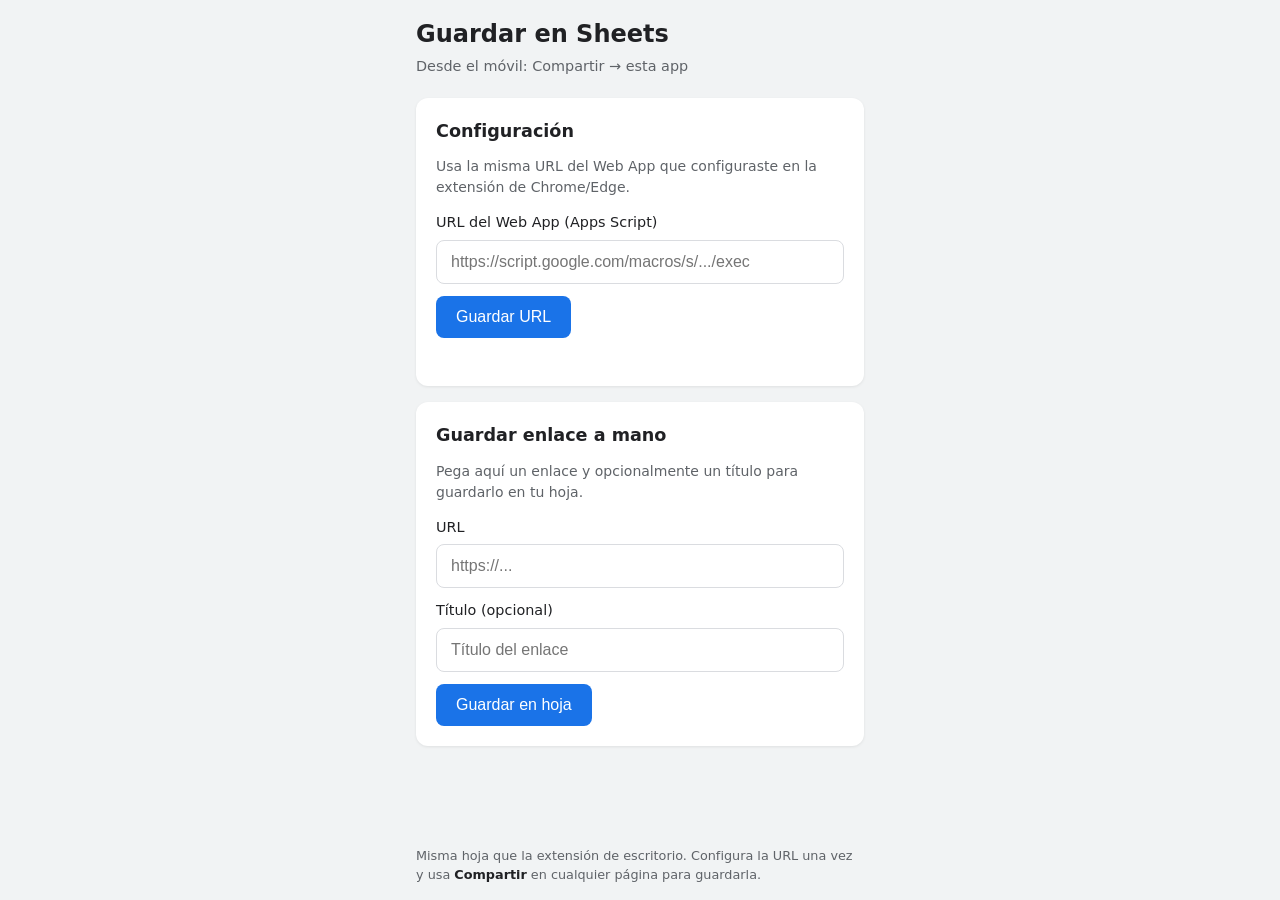
==== web/index.html @ 86d74675 "commit first" ====
<!DOCTYPE html>
<html lang="es">
<head>
  <meta charset="UTF-8">
  <meta name="viewport" content="width=device-width, initial-scale=1.0, viewport-fit=cover">
  <meta name="theme-color" content="#1a73e8">
  <meta name="description" content="Guarda enlaces en tu hoja de Google Sheets desde el móvil usando Compartir">
  <title>Guardar en Sheets</title>
  <link rel="manifest" href="./manifest.json">
  <link rel="stylesheet" href="./styles.css">
</head>
<body>
  <div class="app">
    <header class="header">
      <h1>Guardar en Sheets</h1>
      <p class="subtitle">Desde el móvil: Compartir → esta app</p>
    </header>

    <main>
      <section id="configSection" class="card">
        <h2>Configuración</h2>
        <p class="hint">Usa la misma URL del Web App que configuraste en la extensión de Chrome/Edge.</p>
        <label for="scriptUrl">URL del Web App (Apps Script)</label>
        <input type="url" id="scriptUrl" placeholder="https://script.google.com/macros/s/.../exec" autocomplete="off">
        <button type="button" id="saveConfigBtn">Guardar URL</button>
        <p id="configSaved" class="saved-msg" aria-live="polite"></p>
      </section>

      <section id="resultSection" class="card result-card" hidden>
        <p id="resultMessage" class="result-msg"></p>
      </section>

      <section class="card">
        <h2>Guardar enlace a mano</h2>
        <p class="hint">Pega aquí un enlace y opcionalmente un título para guardarlo en tu hoja.</p>
        <label for="manualUrl">URL</label>
        <input type="url" id="manualUrl" placeholder="https://..." autocomplete="off">
        <label for="manualTitle">Título (opcional)</label>
        <input type="text" id="manualTitle" placeholder="Título del enlace" autocomplete="off">
        <button type="button" id="manualSaveBtn">Guardar en hoja</button>
      </section>
    </main>

    <footer class="footer">
      <p>Misma hoja que la extensión de escritorio. Configura la URL una vez y usa <strong>Compartir</strong> en cualquier página para guardarla.</p>
    </footer>
  </div>
  <script src="./app.js"></script>
</body>
</html>
---- web/styles.css ----
*,
*::before,
*::after {
  box-sizing: border-box;
}

body {
  margin: 0;
  padding: 0;
  font-family: system-ui, -apple-system, BlinkMacSystemFont, 'Segoe UI', Roboto, sans-serif;
  font-size: 16px;
  line-height: 1.5;
  color: #202124;
  background: #f1f3f4;
  min-height: 100vh;
  -webkit-tap-highlight-color: transparent;
}

.app {
  max-width: 480px;
  margin: 0 auto;
  padding: 16px;
  min-height: 100vh;
  display: flex;
  flex-direction: column;
}

.header {
  margin-bottom: 20px;
}

.header h1 {
  margin: 0 0 4px 0;
  font-size: 1.5rem;
  font-weight: 600;
}

.subtitle {
  margin: 0;
  font-size: 0.9rem;
  color: #5f6368;
}

main {
  flex: 1;
}

.card {
  background: #fff;
  border-radius: 12px;
  padding: 20px;
  margin-bottom: 16px;
  box-shadow: 0 1px 3px rgba(0, 0, 0, 0.08);
}

.card h2 {
  margin: 0 0 12px 0;
  font-size: 1.1rem;
  font-weight: 600;
}

.hint {
  margin: 0 0 14px 0;
  font-size: 0.875rem;
  color: #5f6368;
}

label {
  display: block;
  margin-bottom: 6px;
  font-size: 0.9rem;
  font-weight: 500;
}

input[type="url"],
input[type="text"] {
  width: 100%;
  padding: 12px 14px;
  font-size: 16px;
  border: 1px solid #dadce0;
  border-radius: 8px;
  margin-bottom: 12px;
  -webkit-appearance: none;
  appearance: none;
}

input:focus {
  outline: none;
  border-color: #1a73e8;
  box-shadow: 0 0 0 2px rgba(26, 115, 232, 0.2);
}

button {
  padding: 12px 20px;
  font-size: 1rem;
  font-weight: 500;
  color: #fff;
  background: #1a73e8;
  border: none;
  border-radius: 8px;
  cursor: pointer;
}

button:hover:not(:disabled) {
  background: #1557b0;
}

button:disabled {
  opacity: 0.7;
  cursor: not-allowed;
}

.saved-msg {
  margin: 12px 0 0 0;
  font-size: 0.875rem;
  color: #137333;
  min-height: 1.2em;
  opacity: 0;
  transition: opacity 0.2s;
}

.saved-msg.visible {
  opacity: 1;
}

.result-card {
  margin-bottom: 16px;
}

.result-msg {
  margin: 0;
  font-size: 1rem;
  color: #202124;
}

.result-msg.error {
  color: #c5221f;
}

.footer {
  margin-top: auto;
  padding-top: 20px;
  font-size: 0.8rem;
  color: #5f6368;
}

.footer p {
  margin: 0;
}

.footer strong {
  color: #202124;
}
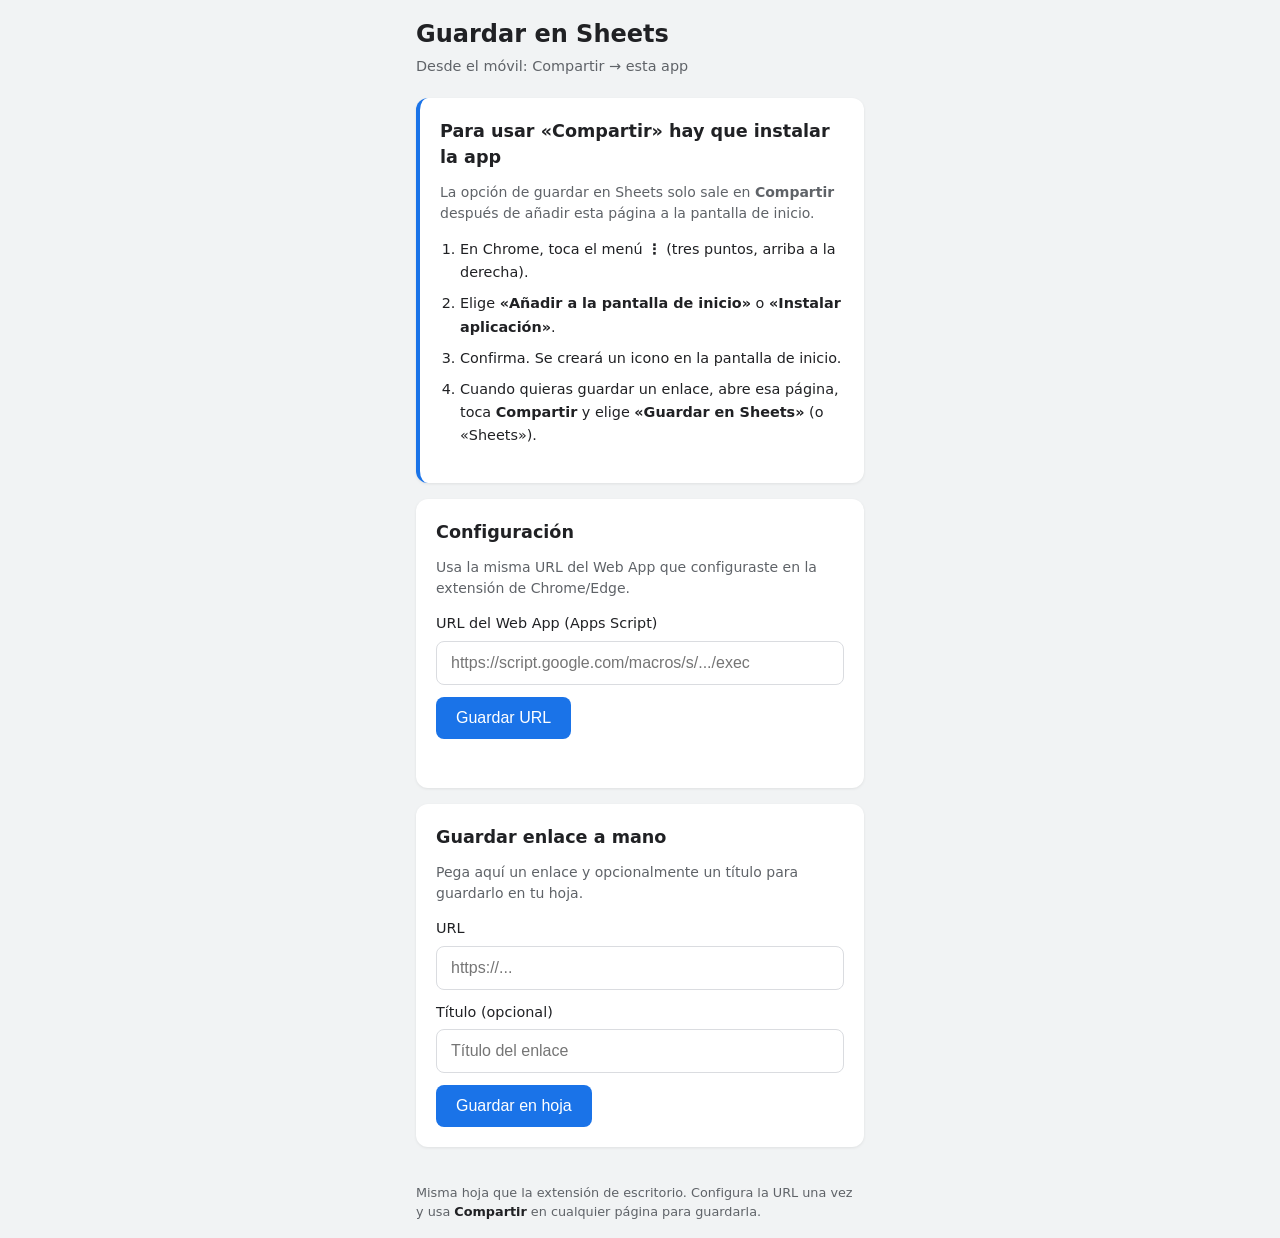
==== commit 61610192: "Add installation prompt and instructions for PWA" ====
--- a/web/index.html
+++ b/web/index.html
@@ -17,6 +17,19 @@
     </header>
 
     <main>
+      <section id="installSection" class="card install-card">
+        <h2>Para usar «Compartir» hay que instalar la app</h2>
+        <p class="hint">La opción de guardar en Sheets solo sale en <strong>Compartir</strong> después de añadir esta página a la pantalla de inicio.</p>
+        <ol class="install-steps">
+          <li>En Chrome, toca el menú <strong>⋮</strong> (tres puntos, arriba a la derecha).</li>
+          <li>Elige <strong>«Añadir a la pantalla de inicio»</strong> o <strong>«Instalar aplicación»</strong>.</li>
+          <li>Confirma. Se creará un icono en la pantalla de inicio.</li>
+          <li>Cuando quieras guardar un enlace, abre esa página, toca <strong>Compartir</strong> y elige <strong>«Guardar en Sheets»</strong> (o «Sheets»).</li>
+        </ol>
+        <button type="button" id="installBtn" class="install-btn" style="display: none;">Instalar aplicación</button>
+        <p id="installUnsupported" class="hint install-hint"></p>
+      </section>
+
       <section id="configSection" class="card">
         <h2>Configuración</h2>
         <p class="hint">Usa la misma URL del Web App que configuraste en la extensión de Chrome/Edge.</p>
--- a/web/styles.css
+++ b/web/styles.css
@@ -151,3 +151,29 @@
 .footer strong {
   color: #202124;
 }
+
+.install-card {
+  border-left: 4px solid #1a73e8;
+}
+
+.install-steps {
+  margin: 0 0 16px 0;
+  padding-left: 20px;
+  font-size: 0.9rem;
+  line-height: 1.6;
+}
+
+.install-steps li {
+  margin-bottom: 8px;
+}
+
+.install-btn {
+  width: 100%;
+  padding: 14px;
+  font-size: 1rem;
+}
+
+.install-hint {
+  margin-top: 12px;
+  margin-bottom: 0;
+}
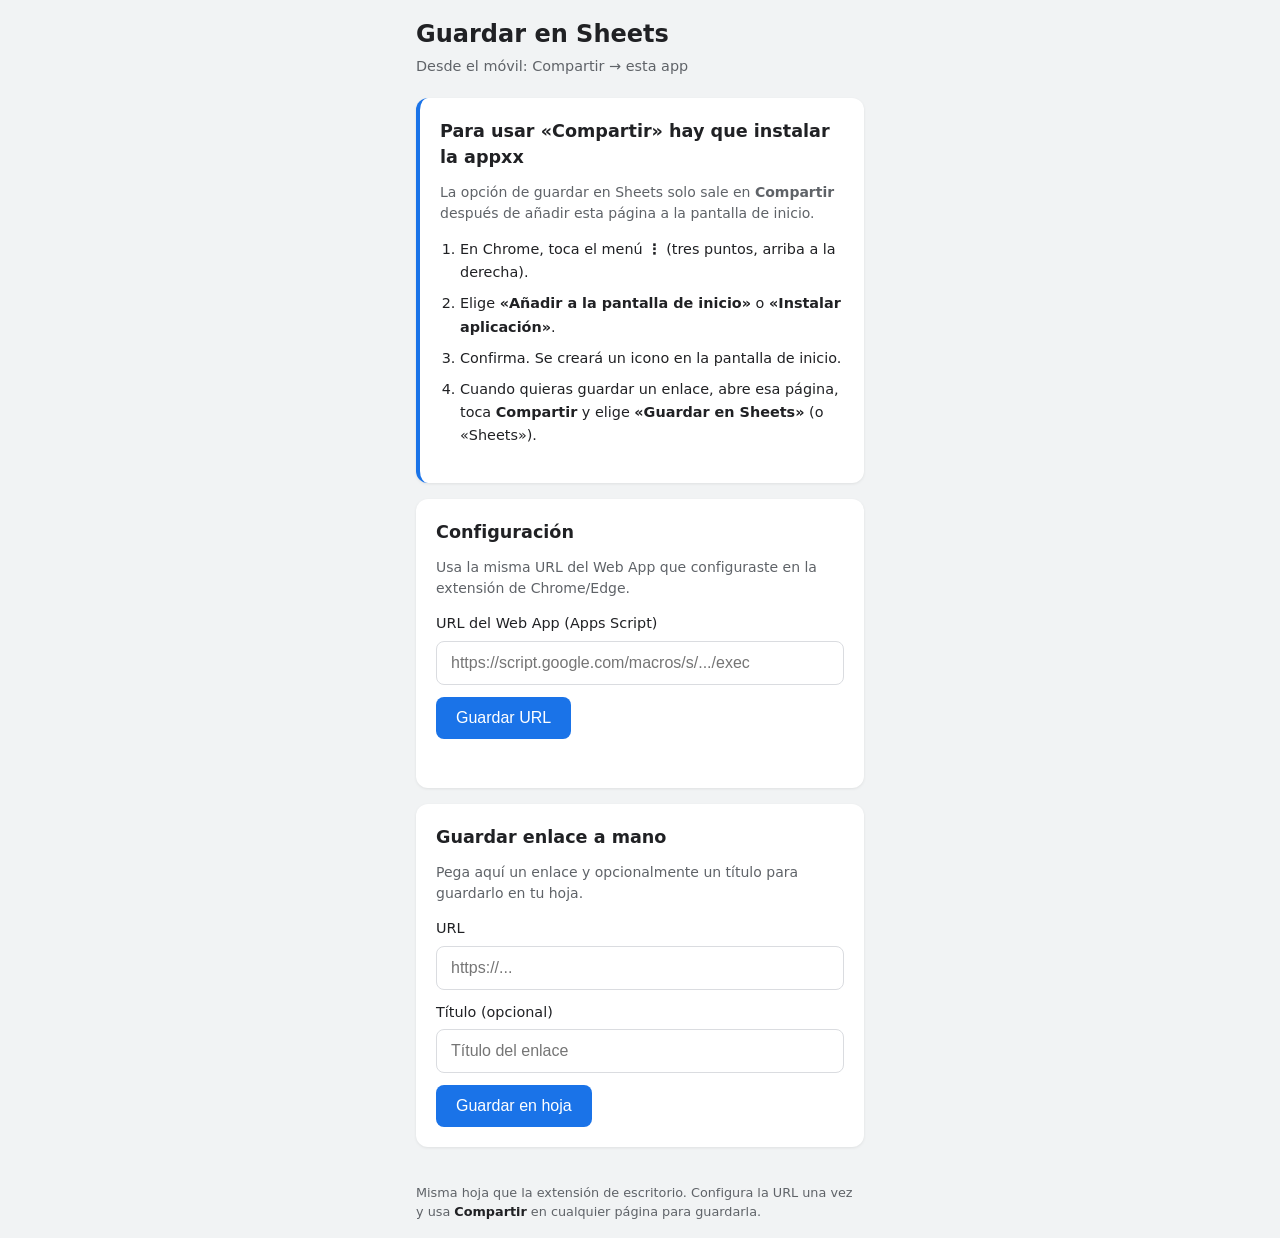
==== commit 1a5f5a52: "Fix typo in installation instructions header in index.html" ====
--- a/web/index.html
+++ b/web/index.html
@@ -11,14 +11,14 @@
 </head>
 <body>
   <div class="app">
-    <header class="header">
+    <header class="header" id="mainHeader">
       <h1>Guardar en Sheets</h1>
       <p class="subtitle">Desde el móvil: Compartir → esta app</p>
     </header>
 
     <main>
       <section id="installSection" class="card install-card">
-        <h2>Para usar «Compartir» hay que instalar la app</h2>
+        <h2>Para usar «Compartir» hay que instalar la appxx</h2>
         <p class="hint">La opción de guardar en Sheets solo sale en <strong>Compartir</strong> después de añadir esta página a la pantalla de inicio.</p>
         <ol class="install-steps">
           <li>En Chrome, toca el menú <strong>⋮</strong> (tres puntos, arriba a la derecha).</li>
@@ -41,9 +41,11 @@
 
       <section id="resultSection" class="card result-card" hidden>
         <p id="resultMessage" class="result-msg"></p>
+        <p id="resultSubtext" class="result-subtext" style="display: none;"></p>
+        <a href="./index.html" id="openConfigLink" class="config-link" style="display: none;">Abrir configuración</a>
       </section>
 
-      <section class="card">
+      <section id="manualSection" class="card">
         <h2>Guardar enlace a mano</h2>
         <p class="hint">Pega aquí un enlace y opcionalmente un título para guardarlo en tu hoja.</p>
         <label for="manualUrl">URL</label>
@@ -54,7 +56,7 @@
       </section>
     </main>
 
-    <footer class="footer">
+    <footer class="footer" id="mainFooter">
       <p>Misma hoja que la extensión de escritorio. Configura la URL una vez y usa <strong>Compartir</strong> en cualquier página para guardarla.</p>
     </footer>
   </div>
--- a/web/styles.css
+++ b/web/styles.css
@@ -177,3 +177,34 @@
   margin-top: 12px;
   margin-bottom: 0;
 }
+
+/* Vista solo resultado (abierto desde Compartir) */
+body.share-result-view .app {
+  justify-content: center;
+  min-height: 100vh;
+}
+
+body.share-result-view .result-card {
+  flex: 0 1 auto;
+  text-align: center;
+  max-width: 320px;
+  margin: 0 auto;
+}
+
+.result-subtext {
+  margin: 8px 0 0 0;
+  font-size: 0.9rem;
+  color: #5f6368;
+}
+
+.config-link {
+  display: inline-block;
+  margin-top: 20px;
+  font-size: 0.9rem;
+  color: #1a73e8;
+  text-decoration: none;
+}
+
+.config-link:hover {
+  text-decoration: underline;
+}
